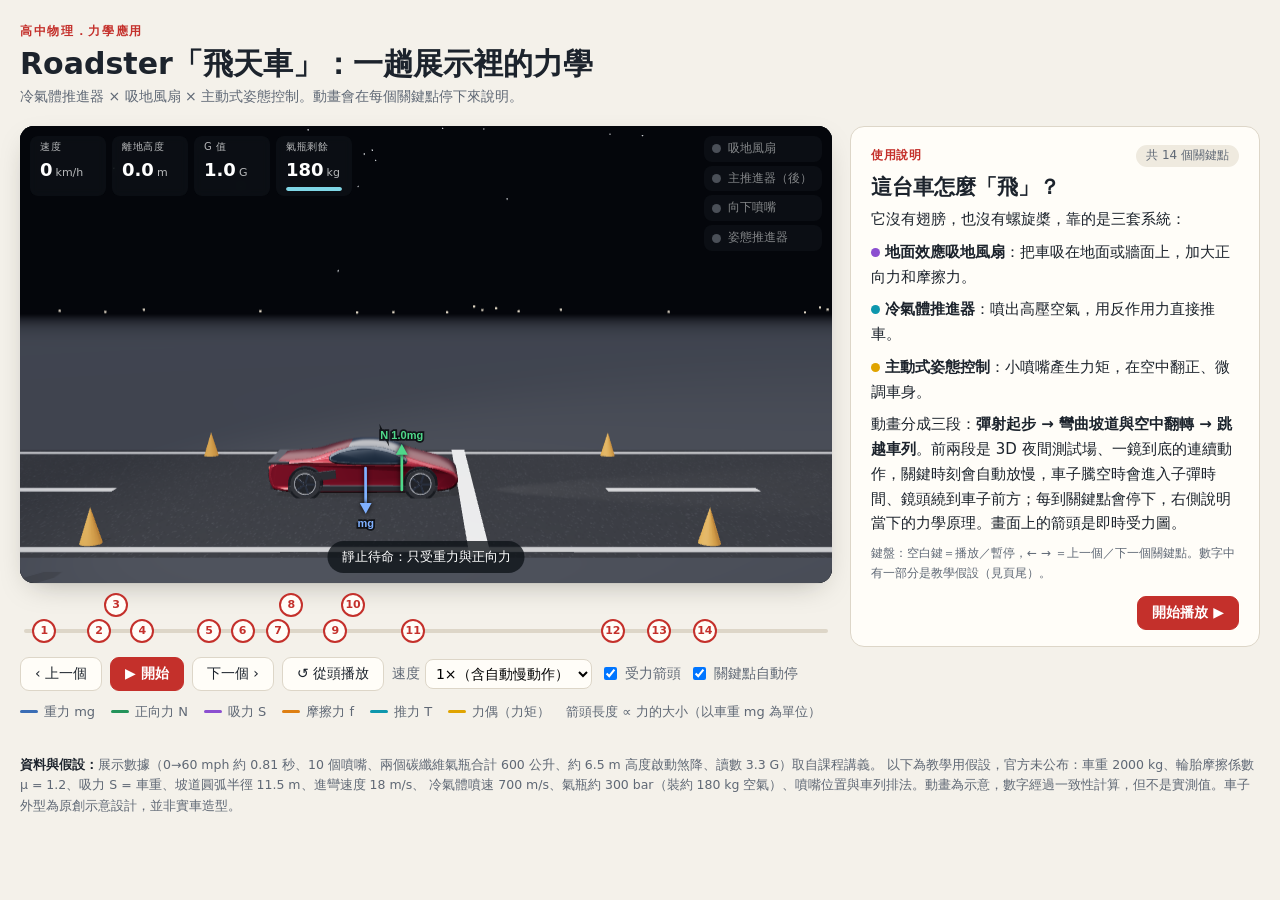
==== physics/mechanics/flying-roadster/index.html @ c5c4a1e6 "Initial commit: 互動教材 (flying-roadster)" ====
<!doctype html>
<html lang="zh-Hant">
<head>
<meta charset="utf-8">
<meta name="viewport" content="width=device-width, initial-scale=1">
<title>飛天車力學動畫</title>
<link rel="stylesheet" href="../../../shared/base.css">
<link rel="stylesheet" href="style.css">
</head>
<body>
<header class="top">
  <div class="kicker">高中物理．力學應用</div>
  <h1>Roadster「飛天車」：一趟展示裡的力學</h1>
  <p class="sub">冷氣體推進器 × 吸地風扇 × 主動式姿態控制。動畫會在每個關鍵點停下來說明。</p>
</header>

<main class="layout">
  <section>
    <div class="canvas-wrap" id="wrap">
      <canvas id="cv3"></canvas>
      <canvas id="cv"></canvas>
      <div class="hud">
        <div class="hud-cell"><span>速度</span><b id="hSpd">0</b><i>km/h</i></div>
        <div class="hud-cell"><span>離地高度</span><b id="hAlt">0.0</b><i>m</i></div>
        <div class="hud-cell"><span>G 值</span><b id="hG">1.0</b><i>G</i></div>
        <div class="hud-cell"><span>氣瓶剩餘</span><b id="hGas">180</b><i>kg</i><div class="bar"><div id="hGasBar"></div></div></div>
      </div>
      <div class="sys">
        <div class="lamp" data-k="fan"><em></em>吸地風扇</div>
        <div class="lamp" data-k="main"><em></em>主推進器（後）</div>
        <div class="lamp" data-k="down"><em></em>向下噴嘴</div>
        <div class="lamp" data-k="att"><em></em>姿態推進器</div>
      </div>
      <div class="caption" id="caption"></div>
      <div class="slowmo" id="slowmo"></div>
    </div>
    <div class="timeline" id="timeline"><div class="track"><div class="fill" id="fill"></div></div><div class="marks" id="marks"></div></div>
    <div class="controls">
      <button id="bPrev">‹ 上一個</button>
      <button id="bPlay" class="primary">▶ 開始</button>
      <button id="bNext">下一個 ›</button>
      <button id="bReplay">↺ 從頭播放</button>
      <label>速度 <select id="sel"><option value="0.5">0.5×</option><option value="1" selected>1×（含自動慢動作）</option><option value="2">2×</option></select></label>
      <label><input type="checkbox" id="cForce" checked> 受力箭頭</label>
      <label><input type="checkbox" id="cAuto" checked> 關鍵點自動停</label>
    </div>
    <div class="legend">
      <span><i style="background:var(--mg)"></i>重力 mg</span>
      <span><i style="background:var(--N)"></i>正向力 N</span>
      <span><i style="background:var(--S)"></i>吸力 S</span>
      <span><i style="background:var(--f)"></i>摩擦力 f</span>
      <span><i style="background:var(--T)"></i>推力 T</span>
      <span><i style="background:#e0a400"></i>力偶（力矩）</span>
      <span>箭頭長度 ∝ 力的大小（以車重 mg 為單位）</span>
    </div>
  </section>
  <aside class="card" id="card"></aside>
</main>

<footer>
  <p><b>資料與假設：</b>展示數據（0→60 mph 約 0.81 秒、10 個噴嘴、兩個碳纖維氣瓶合計 600 公升、約 6.5 m 高度啟動煞降、讀數 3.3 G）取自課程講義。
  以下為教學用假設，官方未公布：車重 2000 kg、輪胎摩擦係數 μ = 1.2、吸力 S = 車重、坡道圓弧半徑 11.5 m、進彎速度 18 m/s、
  冷氣體噴速 700 m/s、氣瓶約 300 bar（裝約 180 kg 空氣）、噴嘴位置與車列排法。動畫為示意，數字經過一致性計算，但不是實測值。車子外型為原創示意設計，並非實車造型。</p>
</footer>

<!-- 載入順序有依賴關係，請勿調換 -->
<script src="../../../shared/vendor/three.min.js"></script>
<script src="sim.js"></script>
<script src="cards.js"></script>
<script src="draw2d.js"></script>
<script src="scene3d.js"></script>
<script src="ui.js"></script>
</body>
</html>
---- shared/base.css ----
/* 共用版面：色票、標題、版面格線、時間軸、控制列、解說卡、頁尾 */
*{box-sizing:border-box}
:root{
  --paper:#f4f1ea;--card:#fffdf8;--ink:#1c232c;--muted:#5f6875;--line:#ddd6c8;--soft:#efeadf;
  --red:#c4302b;
}
html,body{margin:0;background:var(--paper);color:var(--ink);
  font-family:-apple-system,BlinkMacSystemFont,"PingFang TC","Noto Sans TC","Microsoft JhengHei",system-ui,sans-serif;line-height:1.65}
header.top{max-width:1380px;margin:0 auto;padding:22px 20px 6px}
.kicker{font-size:12px;letter-spacing:.14em;color:var(--red);font-weight:700}
h1{font-size:clamp(20px,2.5vw,30px);margin:2px 0 2px;line-height:1.3}
.sub{margin:0;color:var(--muted);font-size:14px}
.layout{max-width:1380px;margin:0 auto;padding:12px 20px 20px;display:grid;
  grid-template-columns:minmax(0,1fr) 410px;gap:18px;align-items:start}
@media (max-width:1020px){.layout{grid-template-columns:1fr}}
.timeline{position:relative;height:36px;margin:30px 4px 0;cursor:pointer}
.track{position:absolute;left:0;right:0;top:16px;height:4px;background:var(--line);border-radius:2px;overflow:hidden}
.fill{height:100%;background:var(--red);width:0}
.marks button{position:absolute;top:6px;transform:translateX(-50%);width:24px;height:24px;border-radius:50%;
  border:2px solid var(--red);background:var(--card);font-size:11px;font-weight:700;color:var(--red);cursor:pointer;padding:0;
  font-family:inherit;line-height:20px}
.marks button.up{top:-20px}
.marks button.done{background:var(--red);color:#fff}
.marks button.cur{box-shadow:0 0 0 4px rgba(196,48,43,.25)}
@media (max-width:640px){.marks button{width:18px;height:18px;font-size:9px;line-height:14px;top:9px;border-width:1.5px}.marks button.up{top:-12px}}
.controls{display:flex;flex-wrap:wrap;gap:8px;align-items:center;margin-top:8px}
.controls button,.card button{font-family:inherit;font-size:14px;border:1px solid var(--line);background:var(--card);color:var(--ink);
  border-radius:9px;padding:7px 14px;cursor:pointer}
.controls button:hover,.card button:hover{border-color:#bfb6a3}
button.primary{background:var(--red)!important;color:#fff!important;border-color:var(--red)!important;font-weight:600}
.controls label{font-size:14px;color:var(--muted);display:flex;align-items:center;gap:5px}
.controls select{font-family:inherit;font-size:14px;border:1px solid var(--line);border-radius:8px;padding:5px 6px;background:var(--card)}
.legend{display:flex;flex-wrap:wrap;gap:6px 16px;margin-top:10px;font-size:13px;color:var(--muted)}
.legend span{display:inline-flex;align-items:center;gap:6px}
.legend i{width:18px;height:3px;border-radius:2px;display:inline-block}
.card{background:var(--card);border:1px solid var(--line);border-radius:14px;padding:18px 20px 16px;position:sticky;top:12px;
  max-height:calc(100vh - 24px);overflow:auto}
@media (max-width:1020px){.card{position:static;max-height:none}}
.c-head{display:flex;justify-content:space-between;align-items:center;gap:8px;font-size:12px;color:var(--muted)}
.c-num{font-weight:700;color:var(--red);letter-spacing:.06em}
.c-act{background:var(--soft);border-radius:20px;padding:1px 10px}
.card h2{font-size:21px;margin:6px 0 6px;line-height:1.35}
.event{font-size:14px;font-weight:600;padding:7px 10px;border-radius:8px;background:#fbefe9;color:#8e2420;margin-bottom:10px}
.chips{display:flex;flex-wrap:wrap;gap:5px;margin-bottom:10px}
.chip{font-size:12px;border-radius:20px;padding:2px 9px;background:#eeeae1;color:#8a8f96}
.chip.on{color:#fff}
.tags{display:flex;flex-wrap:wrap;gap:5px;margin-bottom:8px}
.tag{font-size:12px;border:1px solid #cfc6b3;border-radius:5px;padding:0 7px;color:#4d5562;background:#fff}
.body{font-size:15px}
.body p{margin:0 0 8px}
.formula{font-family:"Times New Roman","Songti TC","Noto Serif TC",serif;font-size:17px;background:#f3efe4;
  border-left:3px solid var(--red);padding:8px 12px;border-radius:4px;margin:10px 0;line-height:1.75}
.formula small{font-family:-apple-system,"PingFang TC","Noto Sans TC",sans-serif;font-size:12px;color:var(--muted)}
details{border:1px solid var(--line);border-radius:9px;padding:6px 12px;margin:8px 0;background:#fff}
details summary{cursor:pointer;font-weight:600;font-size:14px;color:#3b4350}
details[open] summary{margin-bottom:6px}
.calc{font-size:14px}
.calc p{margin:0 0 6px}
.think{font-size:14px;background:#f6f3ff;border:1px solid #e1d8f7;border-radius:9px;padding:8px 12px;margin:8px 0}
.think b{color:var(--S)}
.think details{background:transparent;border:none;padding:0;margin:4px 0 0}
.think details summary{font-weight:500;color:var(--S);font-size:13px}
.c-foot{display:flex;justify-content:space-between;gap:8px;margin-top:12px}
table.sum{width:100%;border-collapse:collapse;font-size:13px;margin:8px 0}
table.sum td,table.sum th{border-bottom:1px solid var(--line);padding:5px 4px;text-align:left;vertical-align:top}
table.sum th{font-size:12px;color:var(--muted);font-weight:600}
.k{display:inline-block;width:9px;height:9px;border-radius:50%;margin-right:5px;vertical-align:middle}
.note{font-size:12px;color:var(--muted)}
svg.dia{display:block;width:100%;max-width:330px;margin:6px auto 4px}
footer{max-width:1380px;margin:0 auto;padding:0 20px 30px;font-size:12.5px;color:var(--muted)}
footer b{color:var(--ink)}
---- physics/mechanics/flying-roadster/style.css ----
/* 飛天車單元專用：受力顏色、畫布、HUD、系統指示燈、字幕 */
:root{
  --mg:#3a6db5;--N:#23935a;--S:#8b4fd0;--f:#de7f12;--T:#0e97ad;
}
.canvas-wrap{position:relative;width:100%;aspect-ratio:16/9;border-radius:14px;overflow:hidden;background:#1d232b;
  box-shadow:0 1px 0 rgba(0,0,0,.04),0 10px 30px -12px rgba(30,30,20,.35)}
canvas{position:absolute;inset:0;width:100%;height:100%;display:block}
#cv3{background:#04060b}
.hud{position:absolute;left:10px;top:10px;display:flex;gap:6px;flex-wrap:wrap;pointer-events:none}
.hud-cell{background:rgba(14,18,24,.72);color:#fff;border-radius:8px;padding:3px 10px 5px;min-width:76px;
  font-variant-numeric:tabular-nums;backdrop-filter:blur(4px)}
.hud-cell span{display:block;font-size:10px;opacity:.7;letter-spacing:.05em}
.hud-cell b{font-size:18px;font-weight:700}
.hud-cell i{font-style:normal;font-size:11px;opacity:.7;margin-left:3px}
.bar{height:4px;background:rgba(255,255,255,.2);border-radius:2px;margin-top:2px;overflow:hidden}
.bar div{height:100%;width:100%;background:#7fd6e6;border-radius:2px}
.sys{position:absolute;right:10px;top:10px;display:flex;flex-direction:column;gap:4px;pointer-events:none}
.lamp{background:rgba(14,18,24,.72);color:rgba(255,255,255,.5);font-size:12px;border-radius:8px;padding:3px 10px 3px 8px;
  display:flex;align-items:center;gap:7px;transition:color .15s}
.lamp em{width:9px;height:9px;border-radius:50%;background:#4a4f57;flex:none}
.lamp.on{color:#fff}
.lamp.on[data-k=fan] em{background:#b48cff;box-shadow:0 0 8px #b48cff}
.lamp.on[data-k=main] em,.lamp.on[data-k=down] em{background:#58d5e8;box-shadow:0 0 8px #58d5e8}
.lamp.on[data-k=att] em{background:#ffd166;box-shadow:0 0 8px #ffd166}
.caption{position:absolute;left:50%;bottom:10px;transform:translateX(-50%);background:rgba(14,18,24,.78);color:#fff;
  font-size:13px;padding:5px 14px;border-radius:20px;white-space:nowrap;max-width:94%;overflow:hidden;text-overflow:ellipsis;pointer-events:none}
.caption:empty{display:none}
.slowmo{position:absolute;left:50%;top:10px;transform:translateX(-50%);background:rgba(255,209,102,.92);color:#3a2a00;font-size:12px;font-weight:700;padding:2px 10px;border-radius:12px;pointer-events:none;transition:opacity .25s;opacity:0}
.caption.stop{background:var(--red)}
@media (max-width:640px){
  .hud-cell{min-width:58px;padding:2px 7px 4px}.hud-cell b{font-size:14px}.lamp{font-size:10px;padding:2px 7px}
  .caption{font-size:11px;bottom:6px}
  .hud{left:6px;top:6px;gap:4px}.hud-cell{min-width:0}.hud-cell span{font-size:9px}
  .sys{top:auto;bottom:34px;left:6px;right:auto;flex-direction:row;flex-wrap:wrap;gap:3px}.lamp{font-size:9px;padding:1px 6px;gap:4px}.lamp em{width:7px;height:7px}
}
.chip.on.fan{background:var(--S)}.chip.on.main,.chip.on.down{background:var(--T)}.chip.on.att{background:#c99406}
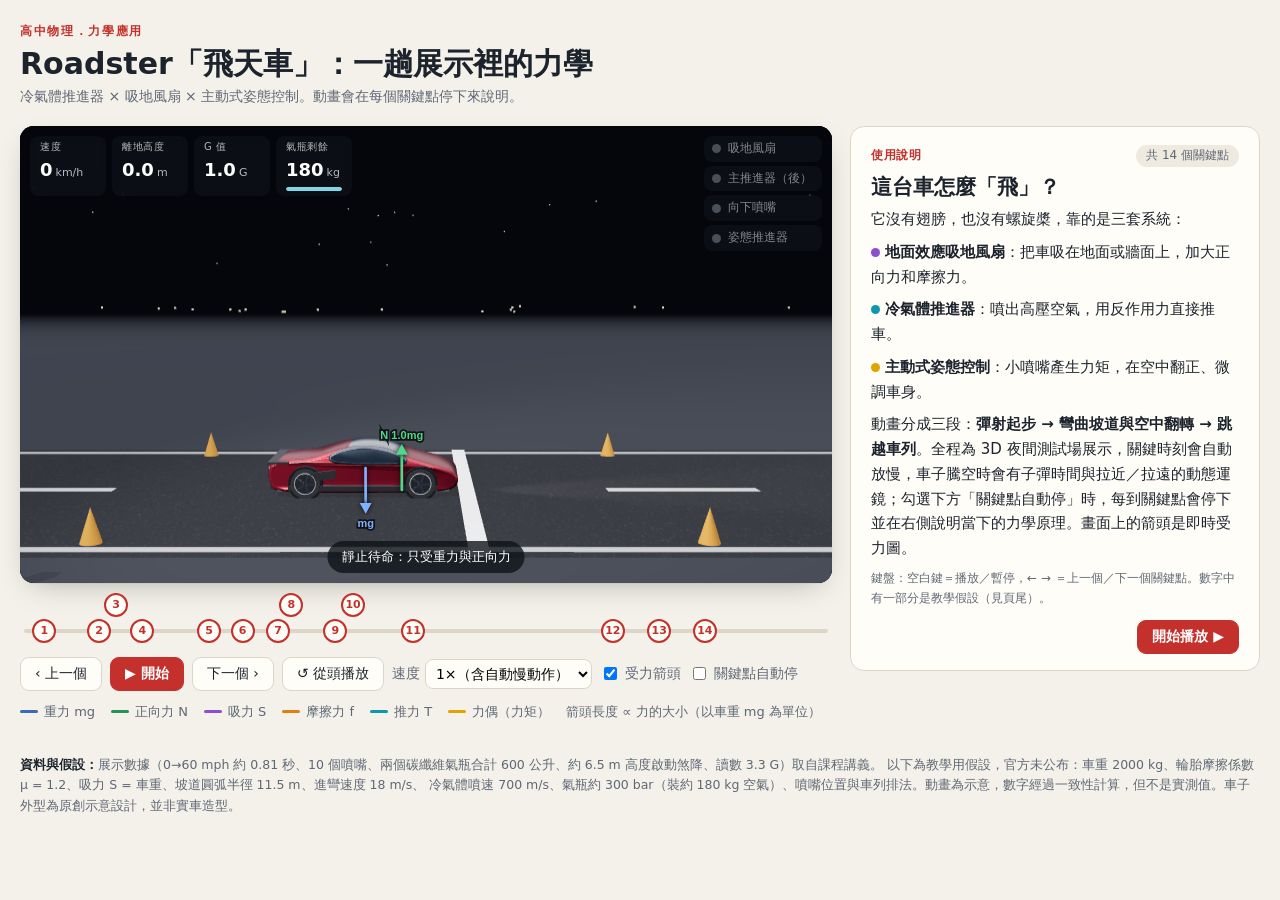
==== commit 6cf974bb: "Update flying-roadster: 3D Segment 3, dynamic zoom/follow camera, default autoStop off" ====
--- a/physics/mechanics/flying-roadster/index.html
+++ b/physics/mechanics/flying-roadster/index.html
@@ -42,7 +42,7 @@
       <button id="bReplay">↺ 從頭播放</button>
       <label>速度 <select id="sel"><option value="0.5">0.5×</option><option value="1" selected>1×（含自動慢動作）</option><option value="2">2×</option></select></label>
       <label><input type="checkbox" id="cForce" checked> 受力箭頭</label>
-      <label><input type="checkbox" id="cAuto" checked> 關鍵點自動停</label>
+      <label><input type="checkbox" id="cAuto"> 關鍵點自動停</label>
     </div>
     <div class="legend">
       <span><i style="background:var(--mg)"></i>重力 mg</span>
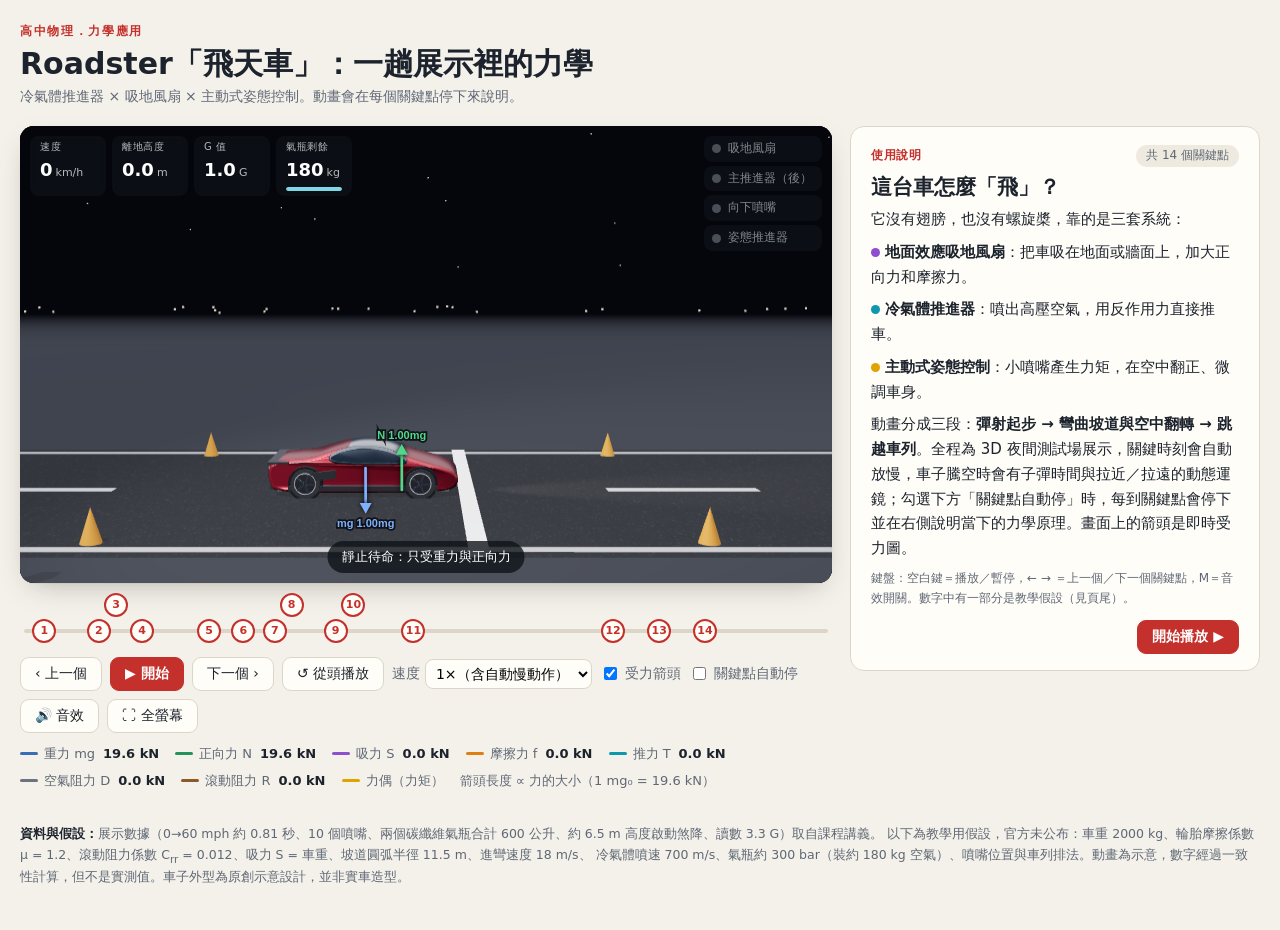
==== commit c6a47593: "feat: 飛天車加入動態受力、阻力與音效 - 坡道改用隨角度變化的摩擦力 f(θ) 與吸力 S(θ)，坡頂線性釋放至 N = 0 脫離 - 模擬與受力圖加入空氣阻力 D、滾動阻力 R，並計入噴氣造成" ====
--- a/physics/mechanics/flying-roadster/index.html
+++ b/physics/mechanics/flying-roadster/index.html
@@ -43,15 +43,19 @@
       <label>速度 <select id="sel"><option value="0.5">0.5×</option><option value="1" selected>1×（含自動慢動作）</option><option value="2">2×</option></select></label>
       <label><input type="checkbox" id="cForce" checked> 受力箭頭</label>
       <label><input type="checkbox" id="cAuto"> 關鍵點自動停</label>
+      <button id="bSnd" title="音效開關（M）">🔊 音效</button>
+      <button id="bFs" title="手機橫向／全螢幕滿版放映">⛶ 全螢幕</button>
     </div>
     <div class="legend">
-      <span><i style="background:var(--mg)"></i>重力 mg</span>
-      <span><i style="background:var(--N)"></i>正向力 N</span>
-      <span><i style="background:var(--S)"></i>吸力 S</span>
-      <span><i style="background:var(--f)"></i>摩擦力 f</span>
-      <span><i style="background:var(--T)"></i>推力 T</span>
+      <span><i style="background:var(--mg)"></i>重力 mg <b id="l_mg">19.6 kN</b></span>
+      <span><i style="background:var(--N)"></i>正向力 N <b id="l_N">19.6 kN</b></span>
+      <span><i style="background:var(--S)"></i>吸力 S <b id="l_S">0.0 kN</b></span>
+      <span><i style="background:var(--f)"></i>摩擦力 f <b id="l_f">0.0 kN</b></span>
+      <span><i style="background:var(--T)"></i>推力 T <b id="l_T">0.0 kN</b></span>
+      <span><i style="background:var(--D)"></i>空氣阻力 D <b id="l_D">0.0 kN</b></span>
+      <span><i style="background:var(--R)"></i>滾動阻力 R <b id="l_R">0.0 kN</b></span>
       <span><i style="background:#e0a400"></i>力偶（力矩）</span>
-      <span>箭頭長度 ∝ 力的大小（以車重 mg 為單位）</span>
+      <span>箭頭長度 ∝ 力的大小（1 mg₀ = 19.6 kN）</span>
     </div>
   </section>
   <aside class="card" id="card"></aside>
@@ -59,7 +63,7 @@
 
 <footer>
   <p><b>資料與假設：</b>展示數據（0→60 mph 約 0.81 秒、10 個噴嘴、兩個碳纖維氣瓶合計 600 公升、約 6.5 m 高度啟動煞降、讀數 3.3 G）取自課程講義。
-  以下為教學用假設，官方未公布：車重 2000 kg、輪胎摩擦係數 μ = 1.2、吸力 S = 車重、坡道圓弧半徑 11.5 m、進彎速度 18 m/s、
+  以下為教學用假設，官方未公布：車重 2000 kg、輪胎摩擦係數 μ = 1.2、滾動阻力係數 C<sub>rr</sub> = 0.012、吸力 S = 車重、坡道圓弧半徑 11.5 m、進彎速度 18 m/s、
   冷氣體噴速 700 m/s、氣瓶約 300 bar（裝約 180 kg 空氣）、噴嘴位置與車列排法。動畫為示意，數字經過一致性計算，但不是實測值。車子外型為原創示意設計，並非實車造型。</p>
 </footer>
 
@@ -69,6 +73,7 @@
 <script src="cards.js"></script>
 <script src="draw2d.js"></script>
 <script src="scene3d.js"></script>
+<script src="audio.js"></script>
 <script src="ui.js"></script>
 </body>
 </html>
--- a/shared/base.css
+++ b/shared/base.css
@@ -13,6 +13,7 @@
 .layout{max-width:1380px;margin:0 auto;padding:12px 20px 20px;display:grid;
   grid-template-columns:minmax(0,1fr) 410px;gap:18px;align-items:start}
 @media (max-width:1020px){.layout{grid-template-columns:1fr}}
+@media (max-width:640px){header.top{padding:12px 10px 4px}.layout{padding:8px 8px 16px;gap:12px}}
 .timeline{position:relative;height:36px;margin:30px 4px 0;cursor:pointer}
 .track{position:absolute;left:0;right:0;top:16px;height:4px;background:var(--line);border-radius:2px;overflow:hidden}
 .fill{height:100%;background:var(--red);width:0}
--- a/physics/mechanics/flying-roadster/style.css
+++ b/physics/mechanics/flying-roadster/style.css
@@ -1,6 +1,6 @@
 /* 飛天車單元專用：受力顏色、畫布、HUD、系統指示燈、字幕 */
 :root{
-  --mg:#3a6db5;--N:#23935a;--S:#8b4fd0;--f:#de7f12;--T:#0e97ad;
+  --mg:#3a6db5;--N:#23935a;--S:#8b4fd0;--f:#de7f12;--T:#0e97ad;--D:#6b7280;--R:#8a5a2b;
 }
 .canvas-wrap{position:relative;width:100%;aspect-ratio:16/9;border-radius:14px;overflow:hidden;background:#1d232b;
   box-shadow:0 1px 0 rgba(0,0,0,.04),0 10px 30px -12px rgba(30,30,20,.35)}
@@ -28,9 +28,20 @@
 .slowmo{position:absolute;left:50%;top:10px;transform:translateX(-50%);background:rgba(255,209,102,.92);color:#3a2a00;font-size:12px;font-weight:700;padding:2px 10px;border-radius:12px;pointer-events:none;transition:opacity .25s;opacity:0}
 .caption.stop{background:var(--red)}
 @media (max-width:640px){
-  .hud-cell{min-width:58px;padding:2px 7px 4px}.hud-cell b{font-size:14px}.lamp{font-size:10px;padding:2px 7px}
-  .caption{font-size:11px;bottom:6px}
-  .hud{left:6px;top:6px;gap:4px}.hud-cell{min-width:0}.hud-cell span{font-size:9px}
-  .sys{top:auto;bottom:34px;left:6px;right:auto;flex-direction:row;flex-wrap:wrap;gap:3px}.lamp{font-size:9px;padding:1px 6px;gap:4px}.lamp em{width:7px;height:7px}
+  .hud{left:6px;top:6px;gap:4px}.hud-cell{min-width:48px;padding:2px 6px 3px}.hud-cell span{font-size:8.5px}.hud-cell b{font-size:13px}.hud-cell i{font-size:9px}
+  .sys{right:6px;top:6px;gap:3px}.lamp{font-size:9px;padding:2px 6px;gap:4px}.lamp em{width:6.5px;height:6.5px}
+  .slowmo{font-size:10px;padding:1px 7px;top:6px}
+  .caption{font-size:11px;bottom:6px;padding:3px 10px}
+}
+.legend b{font-variant-numeric:tabular-nums;color:var(--ink);font-weight:600;margin-left:2px}
+body.fs-mode header.top,body.fs-mode footer,body.fs-mode aside.card{display:none}
+body.fs-mode .layout{max-width:1180px;grid-template-columns:1fr;padding:8px 14px}
+@media (max-width:960px) and (orientation:landscape) and (max-height:540px){
+  header.top,footer{display:none}
+  .layout{max-width:100%;padding:6px 12px;gap:10px}
+  .canvas-wrap{max-height:calc(100vh - 110px);margin:0 auto}
+  .timeline{margin-top:16px;height:28px}
+  .controls{margin-top:4px;gap:6px}.controls button{padding:4px 10px;font-size:12px}.controls label,.controls select{font-size:12px}
+  .legend{margin-top:4px;font-size:11.5px;gap:4px 12px}
 }
 .chip.on.fan{background:var(--S)}.chip.on.main,.chip.on.down{background:var(--T)}.chip.on.att{background:#c99406}
